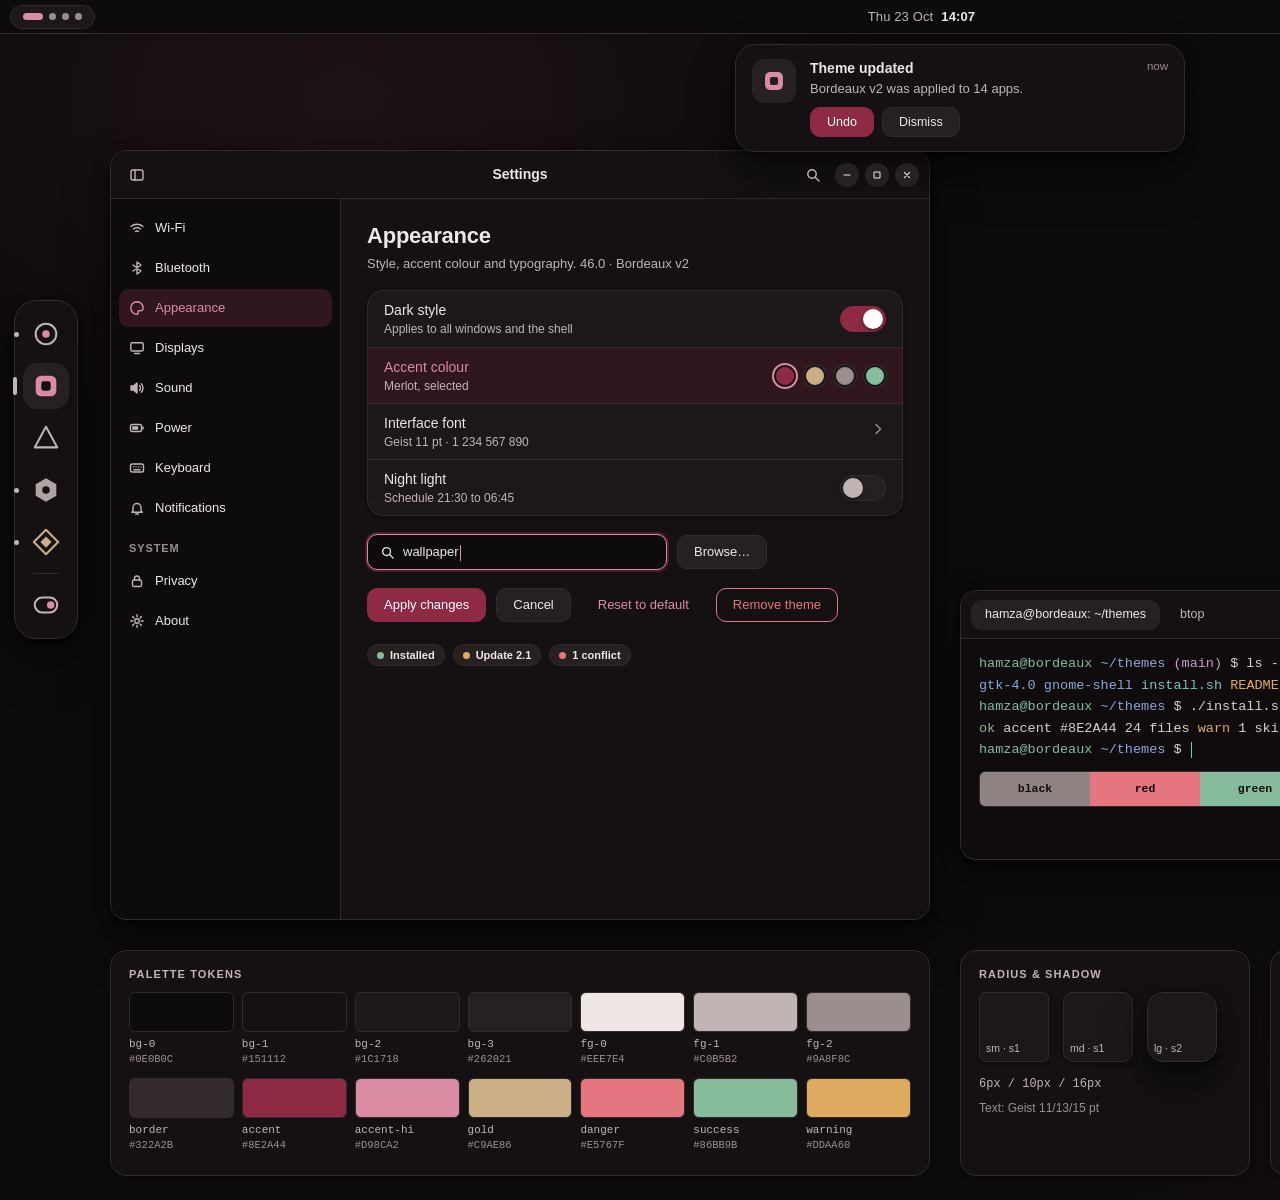
==== docs/v2-previews/direction-a.html @ 6c071121 "Add design tokens and generator; Hallmark design direction Single tokens file, CSS templates and too" ====
<!doctype html><html lang="en"><head><meta charset="utf-8"><title>Direction A — Quiet Wine</title>
<style>
/* Direction A: Quiet Wine — Warm near-black, burgundy held back */
:root{
  --bg-0:#0E0B0C; --bg-1:#151112; --bg-2:#1C1718; --bg-3:#262021;
  --fg-0:#EEE7E4; --fg-1:#C0B5B2; --fg-2:#9A8F8C;
  --accent:#8E2A44; --accent-hi:#D98CA2; --gold:#C9AE86; --border:#322A2B;
  --danger:#E5767F; --success:#86BB9B; --warning:#DDAA60;
  --radius-sm:6px; --radius-md:10px; --radius-lg:16px;
  --shadow-1:0 1px 2px rgba(0,0,0,.35), 0 2px 6px rgba(0,0,0,.25); --shadow-2:0 2px 4px rgba(0,0,0,.30), 0 8px 18px rgba(0,0,0,.35), 0 24px 48px rgba(0,0,0,.35);
}
:root{--wall:radial-gradient(900px 600px at 18% 8%, #1d1215 0%, transparent 60%),radial-gradient(1000px 700px at 90% 100%, #170e11 0%, transparent 60%),var(--bg-0);
--bar-bg:rgba(14,11,12,.92);--bar-line:var(--border);--blur:none;--ws-on:var(--accent-hi);--dock-bg:var(--bg-1);--dock-line:var(--border);--dock-act:var(--bg-3);--run:var(--fg-1);
--win-line:var(--border);--hb-bg:var(--bg-1);--side-bg:var(--bg-0);--sel-bg:color-mix(in srgb,var(--accent) 22%,var(--bg-1));--sel-fg:var(--accent-hi);--sel-ring:none;--sw-off-line:var(--border);--btn-sug-line:var(--accent);--sug-shadow:none;--focus-ring:color-mix(in srgb,var(--accent) 45%,transparent);--pop-bg:var(--bg-1);--tile-on-line:var(--accent);
--term-bg:#100C0D;--term-fg:#D9D0CD;--term-hb:var(--bg-1);}

*{box-sizing:border-box;margin:0;padding:0}
html,body{width:1920px;height:1200px;overflow:hidden;background:var(--bg-0)}
body{font-family:'Geist','Inter',sans-serif;color:var(--fg-0);font-size:13px;line-height:1.35;-webkit-font-smoothing:antialiased;font-feature-settings:"tnum" 0}
.mono{font-family:'Geist Mono','JetBrains Mono',monospace}
.scene{position:relative;width:1920px;height:1200px;overflow:hidden;background:var(--wall)}
.abs{position:absolute}
/* top bar */
.topbar{position:absolute;left:0;top:0;width:1920px;height:34px;display:flex;align-items:center;justify-content:space-between;padding:0 10px;background:var(--bar-bg);border-bottom:1px solid var(--bar-line);backdrop-filter:var(--blur);color:var(--fg-0)}
.ws{display:flex;gap:6px;align-items:center;padding:0 12px;height:24px;border-radius:12px;background:var(--bg-2);border:1px solid var(--border)}
.ws i{display:block;width:7px;height:7px;border-radius:4px;background:var(--fg-2)}
.ws i.on{width:20px;background:var(--ws-on)}
.clock{font-weight:600;font-size:13px;letter-spacing:.01em;font-feature-settings:"tnum" 1}
.clock span{color:var(--fg-1);font-weight:500;margin-right:8px}
.status{display:flex;gap:12px;align-items:center;padding:0 12px;height:26px;border-radius:13px;background:var(--bg-2);border:1px solid var(--border);color:var(--fg-0)}
.status .t{font-size:12px;font-weight:500;color:var(--fg-1);font-feature-settings:"tnum" 1}
/* dock */
.dock{position:absolute;left:14px;top:300px;width:64px;padding:10px 0;border-radius:22px;background:var(--dock-bg);border:1px solid var(--dock-line);box-shadow:var(--shadow-2);backdrop-filter:var(--blur);display:flex;flex-direction:column;gap:6px;align-items:center}
.dock .app{position:relative;width:46px;height:46px;border-radius:14px;display:flex;align-items:center;justify-content:center}
.dock .app.act{background:var(--dock-act)}
.dock .app svg.sh{display:block}
.dock .run{position:absolute;left:-9px;top:50%;margin-top:-2.5px;width:5px;height:5px;border-radius:3px;background:var(--run)}
.dock .run.act{height:18px;margin-top:-9px;width:4px;left:-10px}
.dock .sep{width:26px;height:1px;background:var(--border);margin:2px 0}
/* windows */
.win{position:absolute;background:var(--bg-1);border:1px solid var(--win-line);border-radius:var(--radius-lg);box-shadow:var(--shadow-2);overflow:hidden}
.hb{height:48px;display:flex;align-items:center;justify-content:space-between;padding:0 10px;background:var(--hb-bg);border-bottom:1px solid var(--border);position:relative}
.hb .title{position:absolute;left:0;right:0;text-align:center;font-weight:600;font-size:14px;pointer-events:none}
.hb .l,.hb .r{display:flex;gap:6px;align-items:center;position:relative;z-index:1}
.ibtn{width:32px;height:32px;border-radius:var(--radius-md);display:flex;align-items:center;justify-content:center;color:var(--fg-1)}
.ibtn.wc{width:24px;height:24px;border-radius:12px;background:var(--bg-3);color:var(--fg-0)}
.ibtn.wc svg{width:12px;height:12px}
.body{display:flex;height:calc(100% - 48px)}
.side{width:230px;background:var(--side-bg);border-right:1px solid var(--border);padding:10px 8px;display:flex;flex-direction:column;gap:2px}
.side .row{display:flex;align-items:center;gap:10px;height:38px;padding:0 10px;border-radius:var(--radius-md);color:var(--fg-0);font-size:13px}
.side .row svg{color:var(--fg-1)}
.side .row.sel{background:var(--sel-bg);color:var(--sel-fg);box-shadow:var(--sel-ring)}
.side .row.sel svg{color:var(--sel-fg)}
.side .grp{font-size:11px;font-weight:600;letter-spacing:.08em;text-transform:uppercase;color:var(--fg-2);padding:12px 10px 4px}
.main{flex:1;padding:22px 26px;overflow:hidden;background:var(--bg-1)}
.h1{font-size:22px;font-weight:600;letter-spacing:-.01em;margin-bottom:4px}
.sub{color:var(--fg-1);font-size:13px;margin-bottom:18px}
.card{background:var(--bg-2);border:1px solid var(--border);border-radius:var(--radius-lg);box-shadow:var(--shadow-1);overflow:hidden;margin-bottom:18px}
.lrow{display:flex;align-items:center;justify-content:space-between;min-height:56px;padding:8px 16px;border-top:1px solid var(--border)}
.lrow:first-child{border-top:0}
.lrow .t{font-size:14px;font-weight:500}.lrow .s{font-size:12px;color:var(--fg-1);margin-top:1px}
.lrow.sel{background:var(--sel-bg);box-shadow:var(--sel-ring)}
.sw{position:relative;width:46px;height:26px;border-radius:13px;background:var(--bg-3);border:1px solid var(--sw-off-line)}
.sw::after{content:"";position:absolute;top:2px;left:2px;width:20px;height:20px;border-radius:10px;background:var(--fg-1);box-shadow:var(--shadow-1)}
.sw.on{background:var(--accent);border-color:var(--accent)}
.sw.on::after{left:22px;background:#fff}
.btn{display:inline-flex;align-items:center;justify-content:center;height:34px;padding:0 16px;border-radius:var(--radius-md);background:var(--bg-3);border:1px solid var(--border);color:var(--fg-0);font-weight:500;font-size:13px;font-family:inherit}
.btn.sug{background:var(--accent);border-color:var(--btn-sug-line);color:#fff;box-shadow:var(--sug-shadow)}
.btn.flat{background:transparent;border-color:transparent;color:var(--accent-hi)}
.btn.des{background:transparent;border-color:var(--danger);color:var(--danger)}
.entry{display:flex;align-items:center;gap:8px;height:36px;padding:0 12px;border-radius:var(--radius-md);background:var(--bg-0);border:1px solid var(--border);color:var(--fg-0);width:300px;box-shadow:inset 0 1px 2px rgba(0,0,0,.18)}
.entry.focus{border-color:var(--accent-hi);box-shadow:0 0 0 2px var(--focus-ring)}
.entry .ph{color:var(--fg-2)}
.caret{display:inline-block;width:1.5px;height:16px;background:var(--accent-hi);margin-left:1px;vertical-align:middle}
.badge{display:inline-flex;align-items:center;gap:6px;height:22px;padding:0 9px;border-radius:11px;font-size:11px;font-weight:600;border:1px solid var(--border);background:var(--bg-3)}
.dotc{width:7px;height:7px;border-radius:4px;display:inline-block}
.swatches{display:flex;gap:8px}
.swatches i{width:22px;height:22px;border-radius:11px;display:block;border:2px solid var(--bg-2);box-shadow:0 0 0 1px var(--border)}
.swatches i.on{box-shadow:0 0 0 2px var(--accent-hi)}
/* popover */
.pop{position:absolute;right:24px;top:44px;width:388px;padding:16px;border-radius:24px;background:var(--pop-bg);border:1px solid var(--win-line);box-shadow:var(--shadow-2);backdrop-filter:var(--blur)}
.pop .top{display:flex;align-items:center;justify-content:space-between;margin-bottom:14px}
.pop .top .who{display:flex;gap:8px}
.pop .tiles{display:grid;grid-template-columns:1fr 1fr;gap:8px}
.tile{display:flex;align-items:center;gap:10px;height:54px;padding:0 14px;border-radius:27px;background:var(--bg-3);border:1px solid var(--border);color:var(--fg-0)}
.tile .tt{font-weight:600;font-size:13px;line-height:1.15}.tile .ts{font-size:11.5px;color:var(--fg-1)}
.tile.on{background:var(--accent);border-color:var(--tile-on-line);color:#fff}
.tile.on .ts{color:#fff;opacity:.92}
.slider{display:flex;align-items:center;gap:12px;margin-top:14px;color:var(--fg-1)}
.slider .tr{flex:1;height:6px;border-radius:3px;background:var(--bg-3);position:relative}
.slider .tr b{position:absolute;left:0;top:0;bottom:0;border-radius:3px;background:var(--accent-hi)}
.slider .tr u{position:absolute;top:-7px;width:20px;height:20px;border-radius:10px;background:var(--fg-0);box-shadow:var(--shadow-1);text-decoration:none}
/* notification */
.note{position:absolute;left:735px;top:44px;width:450px;padding:14px 16px;border-radius:20px;background:var(--pop-bg);border:1px solid var(--win-line);box-shadow:var(--shadow-2);backdrop-filter:var(--blur);display:flex;gap:14px}
.note .ni{width:44px;height:44px;border-radius:12px;background:var(--bg-3);display:flex;align-items:center;justify-content:center;flex:none}
.note .nt{font-weight:600;font-size:14px}.note .nb{color:var(--fg-1);font-size:13px;margin-top:2px}
.note .nm{display:flex;justify-content:space-between;align-items:flex-start;color:var(--fg-2);font-size:11.5px}
.note .acts{display:flex;gap:8px;margin-top:10px}
.note .btn{height:30px;font-size:12.5px}
/* terminal */
.term{background:var(--term-bg);color:var(--term-fg)}
.term .hb{background:var(--term-hb)}
.tbody{padding:14px 18px;font-family:'Geist Mono','JetBrains Mono',monospace;font-size:13.5px;line-height:1.6;color:var(--term-fg)}
.tbody .p{color:var(--a2)} .tbody .d{color:var(--a4)} .tbody .c{color:var(--a6)}
.tabs{display:flex;gap:6px}
.tab{height:30px;padding:0 14px;border-radius:var(--radius-md);display:flex;align-items:center;font-size:12.5px;color:var(--fg-1)}
.tab.on{background:var(--bg-3);color:var(--fg-0)}
.ansi{display:flex;gap:0;margin-top:10px;border-radius:var(--radius-sm);overflow:hidden;border:1px solid var(--border)}
.ansi div{flex:1;height:34px;display:flex;align-items:center;justify-content:center;font-size:11.5px;font-weight:600;color:var(--term-bg)}
/* lower info */
.panel{position:absolute;background:var(--bg-1);border:1px solid var(--border);border-radius:var(--radius-lg);padding:16px 18px;box-shadow:var(--shadow-1)}
.panel h3{font-size:11px;letter-spacing:.1em;text-transform:uppercase;color:var(--fg-1);font-weight:600;margin-bottom:10px}
.tok{display:grid;grid-template-columns:repeat(8,1fr);gap:8px}
.tok>div{position:relative}
.tok span{display:block;font-size:11px;color:var(--fg-1);margin-top:5px;font-family:'Geist Mono',monospace;white-space:nowrap}
.tok small{display:block;font-size:10.5px;color:var(--fg-2);font-family:'Geist Mono',monospace}
.shbox{display:flex;gap:14px}
.shbox div{width:70px;height:70px;background:var(--bg-2);border:1px solid var(--border);display:flex;align-items:flex-end;padding:6px;font-size:10.5px;color:var(--fg-1)}
.princ{font-size:13px;color:var(--fg-1);line-height:1.55}
.princ b{color:var(--fg-0);font-weight:600}
.cap{position:absolute;right:24px;bottom:16px;font-size:12px;color:var(--fg-1);font-family:'Geist Mono',monospace}

</style></head><body><div class="scene">

<div class="topbar">
 <div class="ws"><i class="on"></i><i></i><i></i><i></i></div>
 <div class="clock"><span>Thu 23 Oct</span>14:07</div>
 <div class="status"><svg class="ic" width="16" height="16" viewBox="0 0 16 16" fill="none" stroke="currentColor" stroke-width="1.4" stroke-linecap="round" stroke-linejoin="round"><path d="M2 6.5a9 9 0 0 1 12 0M4.3 9a5.8 5.8 0 0 1 7.4 0M6.6 11.4a2.5 2.5 0 0 1 2.8 0" /></svg><svg class="ic" width="16" height="16" viewBox="0 0 16 16" fill="none" stroke="currentColor" stroke-width="1.4" stroke-linecap="round" stroke-linejoin="round"><path d="M2 6h2.5L8 3v10L4.5 10H2z" fill="currentColor"/><path d="M10.5 5.5a3.5 3.5 0 0 1 0 5M12.3 3.8a6 6 0 0 1 0 8.4"/></svg><svg class="ic" width="16" height="16" viewBox="0 0 16 16" fill="none" stroke="currentColor" stroke-width="1.4" stroke-linecap="round" stroke-linejoin="round"><rect x="1.5" y="4.5" width="11" height="7" rx="1.6"/><path d="M14 7v2"/><rect x="3.2" y="6.2" width="6" height="3.6" rx=".6" fill="currentColor" stroke="none"/></svg><span class="t">87%</span><svg class="ic" width="16" height="16" viewBox="0 0 16 16" fill="none" stroke="currentColor" stroke-width="1.4" stroke-linecap="round" stroke-linejoin="round"><path d="M8 2v6M4.8 4.4a5 5 0 1 0 6.4 0"/></svg></div>
</div>

<div class="dock"><div class="app"><span class="run"></span><svg class="sh" width="30" height="30" viewBox="0 0 32 32"><circle cx="16" cy="16" r="11" fill="none" stroke="var(--fg-1)" stroke-width="2.2"/><circle cx="16" cy="16" r="4" fill="var(--accent-hi)"/></svg></div><div class="app act"><span class="run act"></span><svg class="sh" width="30" height="30" viewBox="0 0 32 32"><rect x="5" y="5" width="22" height="22" rx="6" fill="var(--accent-hi)"/><rect x="11" y="11" width="10" height="10" rx="2.5" fill="var(--bg-1)"/></svg></div><div class="app"><svg class="sh" width="30" height="30" viewBox="0 0 32 32"><path d="M16 4 28 26H4z" fill="none" stroke="var(--fg-1)" stroke-width="2.2" stroke-linejoin="round"/></svg></div><div class="app"><span class="run"></span><svg class="sh" width="30" height="30" viewBox="0 0 32 32"><path d="M16 3.5 27 9.8v12.4L16 28.5 5 22.2V9.8z" fill="var(--fg-1)" opacity=".9"/><circle cx="16" cy="16" r="4" fill="var(--bg-1)"/></svg></div><div class="app"><span class="run"></span><svg class="sh" width="30" height="30" viewBox="0 0 32 32"><path d="M16 3 29 16 16 29 3 16z" fill="none" stroke="var(--gold)" stroke-width="2.2" stroke-linejoin="round"/><path d="M16 10 22 16 16 22 10 16z" fill="var(--gold)"/></svg></div><div class="sep"></div><div class="app"><svg class="sh" width="30" height="30" viewBox="0 0 32 32"><rect x="4" y="8" width="24" height="16" rx="8" fill="none" stroke="var(--fg-1)" stroke-width="2.2"/><circle cx="21" cy="16" r="4" fill="var(--accent-hi)"/></svg></div></div>

<div class="win abs" style="left:110px;top:150px;width:820px;height:770px">
 <div class="hb"><div class="l"><div class="ibtn"><svg class="ic" width="16" height="16" viewBox="0 0 16 16" fill="none" stroke="currentColor" stroke-width="1.4" stroke-linecap="round" stroke-linejoin="round"><rect x="2" y="3" width="12" height="10" rx="2"/><path d="M6 3v10"/></svg></div></div><div class="title">Settings</div>
  <div class="r"><div class="ibtn"><svg class="ic" width="16" height="16" viewBox="0 0 16 16" fill="none" stroke="currentColor" stroke-width="1.4" stroke-linecap="round" stroke-linejoin="round"><circle cx="7" cy="7" r="4.2"/><path d="M10.2 10.2L14 14"/></svg></div><div class="ibtn wc"><svg class="ic" width="16" height="16" viewBox="0 0 16 16" fill="none" stroke="currentColor" stroke-width="1.4" stroke-linecap="round" stroke-linejoin="round"><path d="M4 8h8"/></svg></div><div class="ibtn wc"><svg class="ic" width="16" height="16" viewBox="0 0 16 16" fill="none" stroke="currentColor" stroke-width="1.4" stroke-linecap="round" stroke-linejoin="round"><rect x="4" y="4" width="8" height="8" rx="1"/></svg></div><div class="ibtn wc"><svg class="ic" width="16" height="16" viewBox="0 0 16 16" fill="none" stroke="currentColor" stroke-width="1.4" stroke-linecap="round" stroke-linejoin="round"><path d="M4.5 4.5l7 7M11.5 4.5l-7 7"/></svg></div></div></div>
 <div class="body">
  <div class="side">
   <div class="row"><svg class="ic" width="16" height="16" viewBox="0 0 16 16" fill="none" stroke="currentColor" stroke-width="1.4" stroke-linecap="round" stroke-linejoin="round"><path d="M2 6.5a9 9 0 0 1 12 0M4.3 9a5.8 5.8 0 0 1 7.4 0M6.6 11.4a2.5 2.5 0 0 1 2.8 0" /></svg>Wi-Fi</div><div class="row"><svg class="ic" width="16" height="16" viewBox="0 0 16 16" fill="none" stroke="currentColor" stroke-width="1.4" stroke-linecap="round" stroke-linejoin="round"><path d="M4 5l8 6-4 3V2l4 3-8 6"/></svg>Bluetooth</div>
   <div class="row sel"><svg class="ic" width="16" height="16" viewBox="0 0 16 16" fill="none" stroke="currentColor" stroke-width="1.4" stroke-linecap="round" stroke-linejoin="round"><path d="M8 1.8a6.2 6.2 0 1 0 0 12.4c1.2 0 1.5-.9 1-1.6-.6-.8 0-1.8 1-1.8h1.3a2.9 2.9 0 0 0 2.9-3A6.8 6.8 0 0 0 8 1.8z"/></svg>Appearance</div><div class="row"><svg class="ic" width="16" height="16" viewBox="0 0 16 16" fill="none" stroke="currentColor" stroke-width="1.4" stroke-linecap="round" stroke-linejoin="round"><rect x="1.8" y="2.8" width="12.4" height="8.2" rx="1.6"/><path d="M5.5 13.5h5"/></svg>Displays</div><div class="row"><svg class="ic" width="16" height="16" viewBox="0 0 16 16" fill="none" stroke="currentColor" stroke-width="1.4" stroke-linecap="round" stroke-linejoin="round"><path d="M2 6h2.5L8 3v10L4.5 10H2z" fill="currentColor"/><path d="M10.5 5.5a3.5 3.5 0 0 1 0 5M12.3 3.8a6 6 0 0 1 0 8.4"/></svg>Sound</div>
   <div class="row"><svg class="ic" width="16" height="16" viewBox="0 0 16 16" fill="none" stroke="currentColor" stroke-width="1.4" stroke-linecap="round" stroke-linejoin="round"><rect x="1.5" y="4.5" width="11" height="7" rx="1.6"/><path d="M14 7v2"/><rect x="3.2" y="6.2" width="6" height="3.6" rx=".6" fill="currentColor" stroke="none"/></svg>Power</div><div class="row"><svg class="ic" width="16" height="16" viewBox="0 0 16 16" fill="none" stroke="currentColor" stroke-width="1.4" stroke-linecap="round" stroke-linejoin="round"><rect x="1.5" y="4" width="13" height="8" rx="1.8"/><path d="M4.5 7h.01M7 7h.01M9.5 7h.01M12 7h.01M5 9.7h6"/></svg>Keyboard</div><div class="row"><svg class="ic" width="16" height="16" viewBox="0 0 16 16" fill="none" stroke="currentColor" stroke-width="1.4" stroke-linecap="round" stroke-linejoin="round"><path d="M4 11V7.5a4 4 0 0 1 8 0V11l1.2 1.3H2.8zM6.6 14h2.8"/></svg>Notifications</div>
   <div class="grp">System</div><div class="row"><svg class="ic" width="16" height="16" viewBox="0 0 16 16" fill="none" stroke="currentColor" stroke-width="1.4" stroke-linecap="round" stroke-linejoin="round"><rect x="3.5" y="7" width="9" height="6.5" rx="1.6"/><path d="M5.5 7V5.5a2.5 2.5 0 0 1 5 0V7"/></svg>Privacy</div><div class="row"><svg class="ic" width="16" height="16" viewBox="0 0 16 16" fill="none" stroke="currentColor" stroke-width="1.4" stroke-linecap="round" stroke-linejoin="round"><circle cx="8" cy="8" r="2.2"/><path d="M8 1.8v2M8 12.2v2M1.8 8h2M12.2 8h2M3.6 3.6l1.4 1.4M11 11l1.4 1.4M3.6 12.4L5 11M11 5l1.4-1.4"/></svg>About</div>
  </div>
  <div class="main">
   <div class="h1">Appearance</div><div class="sub">Style, accent colour and typography. 46.0 · Bordeaux v2</div>
   <div class="card">
    <div class="lrow"><div><div class="t">Dark style</div><div class="s">Applies to all windows and the shell</div></div><div class="sw on"></div></div>
    <div class="lrow sel"><div><div class="t" style="color:var(--sel-fg)">Accent colour</div><div class="s" style="color:var(--fg-1)">Merlot, selected</div></div><div class="swatches"><i style="background:var(--accent)" class="on"></i><i style="background:var(--gold)"></i><i style="background:var(--fg-2)"></i><i style="background:var(--success)"></i></div></div>
    <div class="lrow"><div><div class="t">Interface font</div><div class="s">Geist 11 pt · 1 234 567 890</div></div><span style="color:var(--fg-2)"><svg class="ic" width="16" height="16" viewBox="0 0 16 16" fill="none" stroke="currentColor" stroke-width="1.4" stroke-linecap="round" stroke-linejoin="round"><path d="M6 3.5L10.5 8 6 12.5"/></svg></span></div>
    <div class="lrow"><div><div class="t">Night light</div><div class="s">Schedule 21:30 to 06:45</div></div><div class="sw"></div></div>
   </div>
   <div style="display:flex;gap:10px;align-items:center;margin-bottom:18px"><div class="entry focus"><svg class="ic" width="15" height="15" viewBox="0 0 16 16" fill="none" stroke="currentColor" stroke-width="1.4" stroke-linecap="round" stroke-linejoin="round"><circle cx="7" cy="7" r="4.2"/><path d="M10.2 10.2L14 14"/></svg><span>wallpaper<span class="caret"></span></span></div><div class="btn">Browse…</div></div>
   <div style="display:flex;gap:10px;align-items:center;margin-bottom:22px"><div class="btn sug">Apply changes</div><div class="btn">Cancel</div><div class="btn flat">Reset to default</div><div class="btn des">Remove theme</div></div>
   <div style="display:flex;gap:8px"><span class="badge"><i class="dotc" style="background:var(--success)"></i>Installed</span><span class="badge"><i class="dotc" style="background:var(--warning)"></i>Update 2.1</span><span class="badge"><i class="dotc" style="background:var(--danger)"></i>1 conflict</span></div>
  </div>
 </div>
</div>

<div class="note"><div class="ni"><svg width="26" height="26" viewBox="0 0 32 32"><rect x="5" y="5" width="22" height="22" rx="6" fill="var(--accent-hi)"/><rect x="11" y="11" width="10" height="10" rx="2.5" fill="var(--bg-3)"/></svg></div>
 <div style="flex:1"><div class="nm"><div class="nt" style="color:var(--fg-0)">Theme updated</div><span>now</span></div><div class="nb">Bordeaux v2 was applied to 14 apps.</div>
 <div class="acts"><div class="btn sug">Undo</div><div class="btn">Dismiss</div></div></div></div>

<div class="pop"><div class="top"><div class="who"><div class="ibtn" style="background:var(--bg-3);border-radius:18px;width:36px;height:36px"><svg class="ic" width="16" height="16" viewBox="0 0 16 16" fill="none" stroke="currentColor" stroke-width="1.4" stroke-linecap="round" stroke-linejoin="round"><rect x="3.5" y="7" width="9" height="6.5" rx="1.6"/><path d="M5.5 7V5.5a2.5 2.5 0 0 1 5 0V7"/></svg></div><div class="ibtn" style="background:var(--bg-3);border-radius:18px;width:36px;height:36px"><svg class="ic" width="16" height="16" viewBox="0 0 16 16" fill="none" stroke="currentColor" stroke-width="1.4" stroke-linecap="round" stroke-linejoin="round"><circle cx="8" cy="8" r="2.2"/><path d="M8 1.8v2M8 12.2v2M1.8 8h2M12.2 8h2M3.6 3.6l1.4 1.4M11 11l1.4 1.4M3.6 12.4L5 11M11 5l1.4-1.4"/></svg></div></div><div class="ibtn" style="background:var(--bg-3);border-radius:18px;width:36px;height:36px"><svg class="ic" width="16" height="16" viewBox="0 0 16 16" fill="none" stroke="currentColor" stroke-width="1.4" stroke-linecap="round" stroke-linejoin="round"><path d="M8 2v6M4.8 4.4a5 5 0 1 0 6.4 0"/></svg></div></div>
 <div class="tiles">
  <div class="tile on"><svg class="ic" width="20" height="20" viewBox="0 0 16 16" fill="none" stroke="currentColor" stroke-width="1.4" stroke-linecap="round" stroke-linejoin="round"><path d="M2 6.5a9 9 0 0 1 12 0M4.3 9a5.8 5.8 0 0 1 7.4 0M6.6 11.4a2.5 2.5 0 0 1 2.8 0" /></svg><div><div class="tt">Wi-Fi</div><div class="ts">Home-5G</div></div></div>
  <div class="tile on"><svg class="ic" width="20" height="20" viewBox="0 0 16 16" fill="none" stroke="currentColor" stroke-width="1.4" stroke-linecap="round" stroke-linejoin="round"><path d="M4 5l8 6-4 3V2l4 3-8 6"/></svg><div><div class="tt">Bluetooth</div><div class="ts">2 connected</div></div></div>
  <div class="tile"><svg class="ic" width="20" height="20" viewBox="0 0 16 16" fill="none" stroke="currentColor" stroke-width="1.4" stroke-linecap="round" stroke-linejoin="round"><path d="M12.5 9.5A5.5 5.5 0 0 1 6.5 3.5a5.5 5.5 0 1 0 6 6z"/></svg><div><div class="tt">Dark Style</div><div class="ts">On</div></div></div>
  <div class="tile"><svg class="ic" width="20" height="20" viewBox="0 0 16 16" fill="none" stroke="currentColor" stroke-width="1.4" stroke-linecap="round" stroke-linejoin="round"><circle cx="8" cy="8" r="3"/><path d="M8 1.5v1.8M8 12.7v1.8M1.5 8h1.8M12.7 8h1.8M3.4 3.4l1.3 1.3M11.3 11.3l1.3 1.3M3.4 12.6l1.3-1.3M11.3 4.7l1.3-1.3"/></svg><div><div class="tt">Night Light</div><div class="ts">Off</div></div></div>
  <div class="tile"><svg class="ic" width="20" height="20" viewBox="0 0 16 16" fill="none" stroke="currentColor" stroke-width="1.4" stroke-linecap="round" stroke-linejoin="round"><rect x="1.5" y="4.5" width="11" height="7" rx="1.6"/><path d="M14 7v2"/><rect x="3.2" y="6.2" width="6" height="3.6" rx=".6" fill="currentColor" stroke="none"/></svg><div><div class="tt">Balanced</div><div class="ts">87% · 5:12 left</div></div></div>
  <div class="tile"><svg class="ic" width="20" height="20" viewBox="0 0 16 16" fill="none" stroke="currentColor" stroke-width="1.4" stroke-linecap="round" stroke-linejoin="round"><path d="M4 11V7.5a4 4 0 0 1 8 0V11l1.2 1.3H2.8zM6.6 14h2.8"/></svg><div><div class="tt">Do Not Disturb</div><div class="ts">Off</div></div></div>
 </div>
 <div class="slider"><svg class="ic" width="18" height="18" viewBox="0 0 16 16" fill="none" stroke="currentColor" stroke-width="1.4" stroke-linecap="round" stroke-linejoin="round"><path d="M2 6h2.5L8 3v10L4.5 10H2z" fill="currentColor"/><path d="M10.5 5.5a3.5 3.5 0 0 1 0 5M12.3 3.8a6 6 0 0 1 0 8.4"/></svg><div class="tr"><b style="width:64%"></b><u style="left:calc(64% - 10px)"></u></div><span style="font-size:12px;width:28px;text-align:right;font-feature-settings:'tnum' 1">64</span></div>
 <div class="slider"><svg class="ic" width="18" height="18" viewBox="0 0 16 16" fill="none" stroke="currentColor" stroke-width="1.4" stroke-linecap="round" stroke-linejoin="round"><circle cx="8" cy="8" r="3"/><path d="M8 1.5v1.8M8 12.7v1.8M1.5 8h1.8M12.7 8h1.8M3.4 3.4l1.3 1.3M11.3 11.3l1.3 1.3M3.4 12.6l1.3-1.3M11.3 4.7l1.3-1.3"/></svg><div class="tr"><b style="width:42%"></b><u style="left:calc(42% - 10px)"></u></div><span style="font-size:12px;width:28px;text-align:right;font-feature-settings:'tnum' 1">42</span></div>
</div>

<div class="win term abs" style="left:960px;top:590px;width:920px;height:270px;--a0:#8F8482;--a1:#E5767F;--a2:#86BB9B;--a3:#DDAA60;--a4:#8FA6D9;--a5:#C99BD0;--a6:#7FC2C2;--a7:#E6DEDB;">
 <div class="hb"><div class="l"><div class="tabs"><div class="tab on">hamza@bordeaux: ~/themes</div><div class="tab">btop</div></div></div><div class="r"><div class="ibtn wc"><svg class="ic" width="16" height="16" viewBox="0 0 16 16" fill="none" stroke="currentColor" stroke-width="1.4" stroke-linecap="round" stroke-linejoin="round"><path d="M4 8h8"/></svg></div><div class="ibtn wc"><svg class="ic" width="16" height="16" viewBox="0 0 16 16" fill="none" stroke="currentColor" stroke-width="1.4" stroke-linecap="round" stroke-linejoin="round"><rect x="4" y="4" width="8" height="8" rx="1"/></svg></div><div class="ibtn wc"><svg class="ic" width="16" height="16" viewBox="0 0 16 16" fill="none" stroke="currentColor" stroke-width="1.4" stroke-linecap="round" stroke-linejoin="round"><path d="M4.5 4.5l7 7M11.5 4.5l-7 7"/></svg></div></div></div>
 <div class="tbody"><div><span class="p">hamza@bordeaux</span> <span class="d">~/themes</span> <span style="color:var(--a5)">(main)</span> $ ls --color</div>
 <div><span class="d">gtk-4.0</span>  <span class="d">gnome-shell</span>  <span class="c">install.sh</span>  <span style="color:var(--a3)">README.md</span>  <span style="color:var(--a1)">broken.lnk</span></div>
 <div><span class="p">hamza@bordeaux</span> <span class="d">~/themes</span> $ ./install.sh --dry-run</div>
 <div><span style="color:var(--a2)">ok</span>  accent #8E2A44 24 files  <span style="color:var(--a3)">warn</span> 1 skipped  <span style="color:var(--a1)">fail</span> 0</div>
 <div><span class="p">hamza@bordeaux</span> <span class="d">~/themes</span> $ <span class="caret" style="background:var(--a6)"></span></div>
 <div class="ansi"><div style="background:#8F8482">black</div><div style="background:#E5767F">red</div><div style="background:#86BB9B">green</div><div style="background:#DDAA60">yellow</div><div style="background:#8FA6D9">blue</div><div style="background:#C99BD0">magenta</div><div style="background:#7FC2C2">cyan</div><div style="background:#E6DEDB">white</div></div></div></div>

<div class="panel" style="left:110px;top:950px;width:820px;height:226px"><h3>Palette tokens</h3>
 <div class="tok" style="grid-template-columns:repeat(7,1fr);row-gap:12px"><div><div style="background:var(--bg-0);border:1px solid var(--border);height:40px;border-radius:var(--radius-sm)"></div><span>bg-0</span><small>#0E0B0C</small></div><div><div style="background:var(--bg-1);border:1px solid var(--border);height:40px;border-radius:var(--radius-sm)"></div><span>bg-1</span><small>#151112</small></div><div><div style="background:var(--bg-2);border:1px solid var(--border);height:40px;border-radius:var(--radius-sm)"></div><span>bg-2</span><small>#1C1718</small></div><div><div style="background:var(--bg-3);border:1px solid var(--border);height:40px;border-radius:var(--radius-sm)"></div><span>bg-3</span><small>#262021</small></div><div><div style="background:var(--fg-0);border:1px solid var(--border);height:40px;border-radius:var(--radius-sm)"></div><span>fg-0</span><small>#EEE7E4</small></div><div><div style="background:var(--fg-1);border:1px solid var(--border);height:40px;border-radius:var(--radius-sm)"></div><span>fg-1</span><small>#C0B5B2</small></div><div><div style="background:var(--fg-2);border:1px solid var(--border);height:40px;border-radius:var(--radius-sm)"></div><span>fg-2</span><small>#9A8F8C</small></div><div><div style="background:var(--border);border:1px solid var(--border);height:40px;border-radius:var(--radius-sm)"></div><span>border</span><small>#322A2B</small></div><div><div style="background:var(--accent);border:1px solid var(--border);height:40px;border-radius:var(--radius-sm)"></div><span>accent</span><small>#8E2A44</small></div><div><div style="background:var(--accent-hi);border:1px solid var(--border);height:40px;border-radius:var(--radius-sm)"></div><span>accent-hi</span><small>#D98CA2</small></div><div><div style="background:var(--gold);border:1px solid var(--border);height:40px;border-radius:var(--radius-sm)"></div><span>gold</span><small>#C9AE86</small></div><div><div style="background:var(--danger);border:1px solid var(--border);height:40px;border-radius:var(--radius-sm)"></div><span>danger</span><small>#E5767F</small></div><div><div style="background:var(--success);border:1px solid var(--border);height:40px;border-radius:var(--radius-sm)"></div><span>success</span><small>#86BB9B</small></div><div><div style="background:var(--warning);border:1px solid var(--border);height:40px;border-radius:var(--radius-sm)"></div><span>warning</span><small>#DDAA60</small></div></div></div>
<div class="panel" style="left:960px;top:950px;width:290px;height:226px"><h3>Radius &amp; shadow</h3>
 <div class="shbox"><div style="border-radius:var(--radius-sm);box-shadow:var(--shadow-1)">sm · s1</div><div style="border-radius:var(--radius-md);box-shadow:var(--shadow-1)">md · s1</div><div style="border-radius:var(--radius-lg);box-shadow:var(--shadow-2)">lg · s2</div></div>
 <div style="margin-top:14px;font-size:12px;color:var(--fg-1)" class="mono">6px / 10px / 16px</div>
 <div style="margin-top:8px;font-size:12px;color:var(--fg-2)">Text: Geist 11/13/15 pt</div></div>
<div class="panel" style="left:1270px;top:950px;width:610px;height:226px"><h3>Direction A · Quiet Wine</h3><div class="princ"><b>Surfaces</b> stay within a 4% lightness band and carry a faint warm tint (hue 350, chroma under 3%).<br><b>Burgundy</b> appears only on switch, selection tint and the suggested button.<br><b>Depth</b> comes from layered soft shadows, not borders; borders are 1px hairlines.</div></div>

</div></body></html>
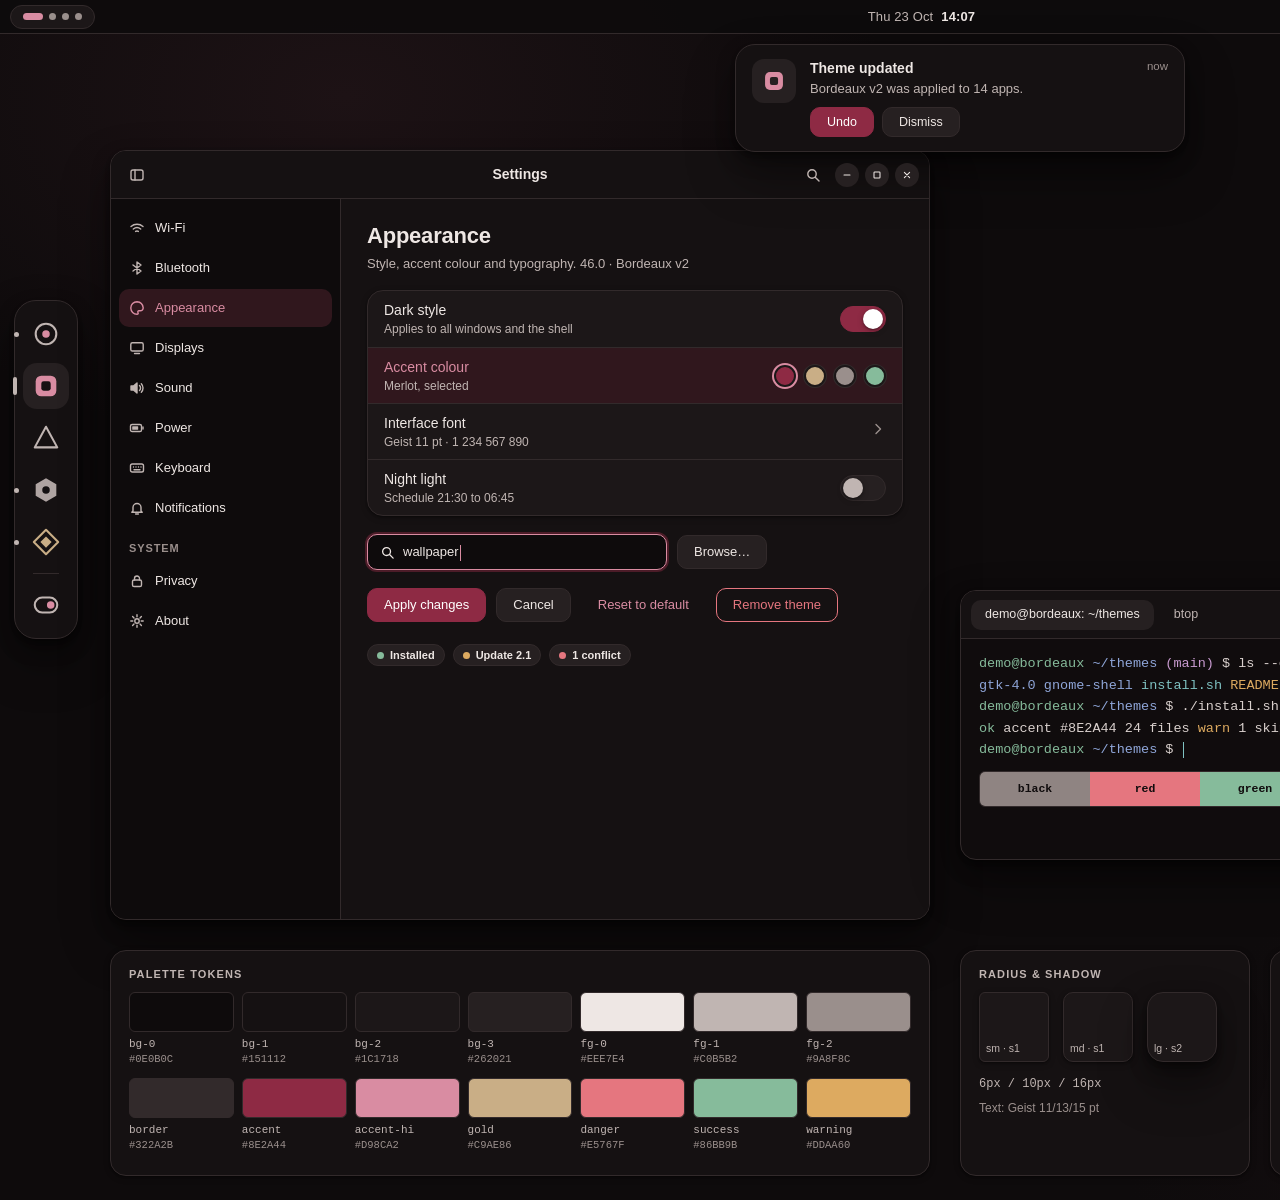
==== commit 0c565a64: "Complete theme release audit and preserve original assets across installer upgrades" ====
--- a/docs/v2-previews/direction-a.html
+++ b/docs/v2-previews/direction-a.html
@@ -1,4 +1,7 @@
-<!doctype html><html lang="en"><head><meta charset="utf-8"><title>Direction A — Quiet Wine</title>
+<!doctype html>
+<!-- SPDX-License-Identifier: GPL-3.0-or-later -->
+<!-- Copyright (C) Hamza Gouda -->
+<html lang="en"><head><meta charset="utf-8"><title>Direction A — Quiet Wine</title>
 <style>
 /* Direction A: Quiet Wine — Warm near-black, burgundy held back */
 :root{
@@ -173,12 +176,12 @@
 </div>
 
 <div class="win term abs" style="left:960px;top:590px;width:920px;height:270px;--a0:#8F8482;--a1:#E5767F;--a2:#86BB9B;--a3:#DDAA60;--a4:#8FA6D9;--a5:#C99BD0;--a6:#7FC2C2;--a7:#E6DEDB;">
- <div class="hb"><div class="l"><div class="tabs"><div class="tab on">hamza@bordeaux: ~/themes</div><div class="tab">btop</div></div></div><div class="r"><div class="ibtn wc"><svg class="ic" width="16" height="16" viewBox="0 0 16 16" fill="none" stroke="currentColor" stroke-width="1.4" stroke-linecap="round" stroke-linejoin="round"><path d="M4 8h8"/></svg></div><div class="ibtn wc"><svg class="ic" width="16" height="16" viewBox="0 0 16 16" fill="none" stroke="currentColor" stroke-width="1.4" stroke-linecap="round" stroke-linejoin="round"><rect x="4" y="4" width="8" height="8" rx="1"/></svg></div><div class="ibtn wc"><svg class="ic" width="16" height="16" viewBox="0 0 16 16" fill="none" stroke="currentColor" stroke-width="1.4" stroke-linecap="round" stroke-linejoin="round"><path d="M4.5 4.5l7 7M11.5 4.5l-7 7"/></svg></div></div></div>
- <div class="tbody"><div><span class="p">hamza@bordeaux</span> <span class="d">~/themes</span> <span style="color:var(--a5)">(main)</span> $ ls --color</div>
+ <div class="hb"><div class="l"><div class="tabs"><div class="tab on">demo@bordeaux: ~/themes</div><div class="tab">btop</div></div></div><div class="r"><div class="ibtn wc"><svg class="ic" width="16" height="16" viewBox="0 0 16 16" fill="none" stroke="currentColor" stroke-width="1.4" stroke-linecap="round" stroke-linejoin="round"><path d="M4 8h8"/></svg></div><div class="ibtn wc"><svg class="ic" width="16" height="16" viewBox="0 0 16 16" fill="none" stroke="currentColor" stroke-width="1.4" stroke-linecap="round" stroke-linejoin="round"><rect x="4" y="4" width="8" height="8" rx="1"/></svg></div><div class="ibtn wc"><svg class="ic" width="16" height="16" viewBox="0 0 16 16" fill="none" stroke="currentColor" stroke-width="1.4" stroke-linecap="round" stroke-linejoin="round"><path d="M4.5 4.5l7 7M11.5 4.5l-7 7"/></svg></div></div></div>
+ <div class="tbody"><div><span class="p">demo@bordeaux</span> <span class="d">~/themes</span> <span style="color:var(--a5)">(main)</span> $ ls --color</div>
  <div><span class="d">gtk-4.0</span>  <span class="d">gnome-shell</span>  <span class="c">install.sh</span>  <span style="color:var(--a3)">README.md</span>  <span style="color:var(--a1)">broken.lnk</span></div>
- <div><span class="p">hamza@bordeaux</span> <span class="d">~/themes</span> $ ./install.sh --dry-run</div>
+ <div><span class="p">demo@bordeaux</span> <span class="d">~/themes</span> $ ./install.sh --dry-run</div>
  <div><span style="color:var(--a2)">ok</span>  accent #8E2A44 24 files  <span style="color:var(--a3)">warn</span> 1 skipped  <span style="color:var(--a1)">fail</span> 0</div>
- <div><span class="p">hamza@bordeaux</span> <span class="d">~/themes</span> $ <span class="caret" style="background:var(--a6)"></span></div>
+ <div><span class="p">demo@bordeaux</span> <span class="d">~/themes</span> $ <span class="caret" style="background:var(--a6)"></span></div>
  <div class="ansi"><div style="background:#8F8482">black</div><div style="background:#E5767F">red</div><div style="background:#86BB9B">green</div><div style="background:#DDAA60">yellow</div><div style="background:#8FA6D9">blue</div><div style="background:#C99BD0">magenta</div><div style="background:#7FC2C2">cyan</div><div style="background:#E6DEDB">white</div></div></div></div>
 
 <div class="panel" style="left:110px;top:950px;width:820px;height:226px"><h3>Palette tokens</h3>
@@ -189,4 +192,4 @@
  <div style="margin-top:8px;font-size:12px;color:var(--fg-2)">Text: Geist 11/13/15 pt</div></div>
 <div class="panel" style="left:1270px;top:950px;width:610px;height:226px"><h3>Direction A · Quiet Wine</h3><div class="princ"><b>Surfaces</b> stay within a 4% lightness band and carry a faint warm tint (hue 350, chroma under 3%).<br><b>Burgundy</b> appears only on switch, selection tint and the suggested button.<br><b>Depth</b> comes from layered soft shadows, not borders; borders are 1px hairlines.</div></div>
 
-</div></body></html>+</div></body></html>
